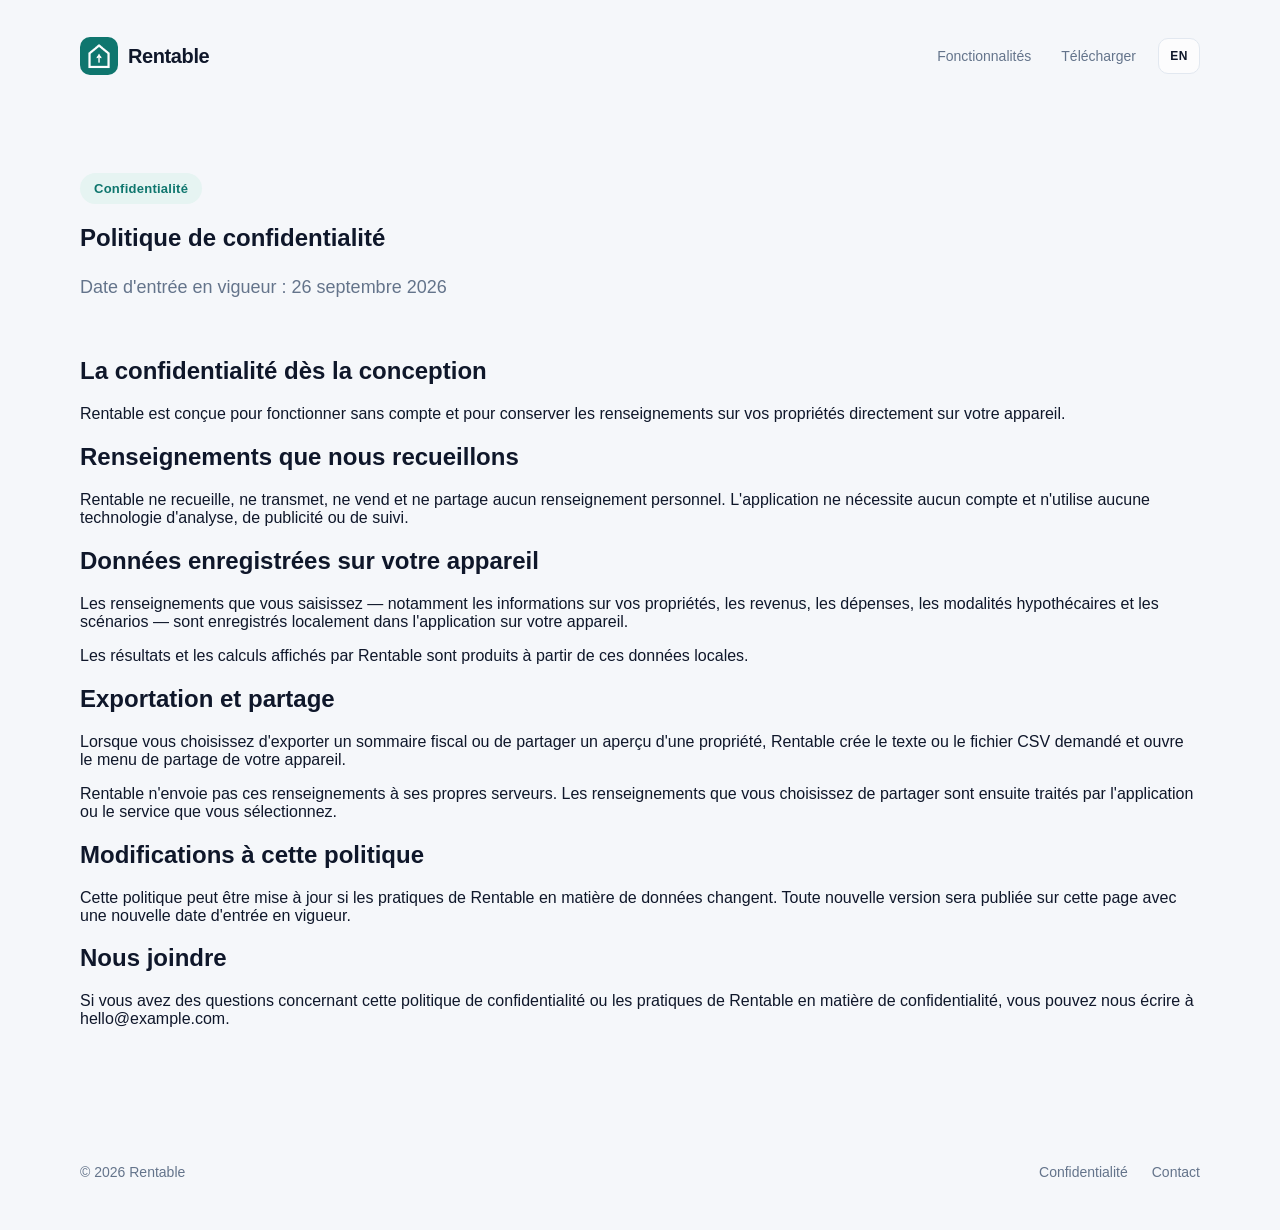
==== confidentialite.html @ 498029d5 "Improved website" ====
<!doctype html>
<html lang="fr">

<head>
  <meta charset="utf-8">
  <meta name="viewport" content="width=device-width, initial-scale=1">

  <meta
    name="description"
    content="Politique de confidentialité de Rentable. Découvrez comment Rentable protège et traite vos renseignements."
  >

  <meta name="theme-color" content="#f5f7fa">

  <title>Politique de confidentialité — Rentable</title>

  <link rel="stylesheet" href="styles.css">
</head>

<body>

  <!-- HEADER -->
  <header class="container">

    <nav>

      <a class="brand" href="fr.html">
        <img src="logo.png" alt="Rentable" class="brand-logo">
        <span>Rentable</span>
      </a>

      <div class="nav-right">

        <div class="navlinks">
          <a href="fr.html#features">Fonctionnalités</a>
          <a href="fr.html#download">Télécharger</a>
        </div>

        <a
          class="language-switch"
          href="privacy.html"
          aria-label="View the Privacy Policy in English"
        >
          EN
        </a>

      </div>

    </nav>

  </header>


  <main>

    <section class="section container">

      <div class="privacy">

        <div class="section-head">

          <div class="eyebrow">
            Confidentialité
          </div>

          <h1>
            Politique de confidentialité
          </h1>

          <p>
            Date d'entrée en vigueur : 26 septembre 2026
          </p>

        </div>


        <article class="privacy-content">

          <h2>La confidentialité dès la conception</h2>

          <p>
            Rentable est conçue pour fonctionner sans compte et pour
            conserver les renseignements sur vos propriétés directement
            sur votre appareil.
          </p>


          <h2>Renseignements que nous recueillons</h2>

          <p>
            Rentable ne recueille, ne transmet, ne vend et ne partage
            aucun renseignement personnel. L'application ne nécessite
            aucun compte et n'utilise aucune technologie d'analyse,
            de publicité ou de suivi.
          </p>


          <h2>Données enregistrées sur votre appareil</h2>

          <p>
            Les renseignements que vous saisissez — notamment les
            informations sur vos propriétés, les revenus, les dépenses,
            les modalités hypothécaires et les scénarios — sont enregistrés
            localement dans l'application sur votre appareil.
          </p>

          <p>
            Les résultats et les calculs affichés par Rentable sont
            produits à partir de ces données locales.
          </p>


          <h2>Exportation et partage</h2>

          <p>
            Lorsque vous choisissez d'exporter un sommaire fiscal ou
            de partager un aperçu d'une propriété, Rentable crée le
            texte ou le fichier CSV demandé et ouvre le menu de partage
            de votre appareil.
          </p>

          <p>
            Rentable n'envoie pas ces renseignements à ses propres
            serveurs. Les renseignements que vous choisissez de partager
            sont ensuite traités par l'application ou le service que
            vous sélectionnez.
          </p>


          <h2>Modifications à cette politique</h2>

          <p>
            Cette politique peut être mise à jour si les pratiques de
            Rentable en matière de données changent. Toute nouvelle
            version sera publiée sur cette page avec une nouvelle date
            d'entrée en vigueur.
          </p>


          <h2>Nous joindre</h2>

          <p>
            Si vous avez des questions concernant cette politique de
            confidentialité ou les pratiques de Rentable en matière
            de confidentialité, vous pouvez nous écrire à
            <a href="mailto:hello@example.com">hello@example.com</a>.
          </p>

        </article>

      </div>

    </section>

  </main>


  <!-- FOOTER -->
  <footer class="container">

    <span>© 2026 Rentable</span>

    <div>
      <a href="confidentialite.html">Confidentialité</a>
      <a href="mailto:hello@example.com">Contact</a>
    </div>

  </footer>

</body>

</html>
---- styles.css ----
:root {
  --bg: #f5f7fa;
  --surface: #ffffff;
  --text: #0f172a;
  --muted: #64748b;
  --line: #e2e8f0;

  --accent: #0f766e;
  --accent-soft: #e6f4f2;

  --radius: 18px;
  --radius-large: 32px;

  --shadow:
    0 24px 60px rgba(15, 23, 42, 0.08);
}


/* ========================================
   RESET
   ======================================== */

* {
  box-sizing: border-box;
}

html {
  scroll-behavior: smooth;
}

body {
  margin: 0;

  font-family:
    -apple-system,
    BlinkMacSystemFont,
    "Segoe UI",
    Roboto,
    Helvetica,
    Arial,
    sans-serif;

  background: var(--bg);
  color: var(--text);

  -webkit-font-smoothing: antialiased;
}

img {
  max-width: 100%;
}

a {
  color: inherit;
  text-decoration: none;
}


/* ========================================
   LAYOUT
   ======================================== */

.container {
  width: min(1120px, calc(100% - 40px));
  margin-inline: auto;
}


/* ========================================
   HEADER
   ======================================== */

header {
  padding-top: 24px;
}

nav {
  display: flex;
  justify-content: space-between;
  align-items: center;

  min-height: 64px;
}

.brand {
  display: flex;
  align-items: center;
  gap: 10px;

  font-size: 20px;
  font-weight: 700;

  letter-spacing: -0.02em;
}

.brand-logo {
  width: 38px;
  height: 38px;

  object-fit: contain;

  border-radius: 10px;
}

.nav-right {
  display: flex;
  align-items: center;

  gap: 22px;
}

.navlinks {
  display: flex;
  align-items: center;

  gap: 30px;

  color: var(--muted);

  font-size: 14px;
  font-weight: 500;
}

.navlinks a {
  transition: color 0.2s ease;
}

.navlinks a:hover {
  color: var(--text);
}


/* ========================================
   LANGUAGE SWITCHER
   ======================================== */

.language-switch {
  display: inline-flex;
  justify-content: center;
  align-items: center;

  min-width: 42px;
  height: 36px;

  padding: 0 11px;

  background: rgba(255, 255, 255, 0.7);

  border: 1px solid var(--line);
  border-radius: 10px;

  color: var(--text);

  font-size: 12px;
  font-weight: 700;

  letter-spacing: 0.03em;

  transition:
    transform 0.2s ease,
    background 0.2s ease,
    border-color 0.2s ease,
    box-shadow 0.2s ease;
}

.language-switch:hover {
  transform: translateY(-1px);

  background: var(--accent-soft);

  border-color: rgba(15, 118, 110, 0.25);

  box-shadow:
    0 6px 18px rgba(15, 23, 42, 0.06);
}


/* ========================================
   HERO
   ======================================== */

.hero {
  padding-top: 100px;
  padding-bottom: 80px;

  text-align: center;
}

.eyebrow {
  display: inline-flex;

  padding: 8px 14px;

  background: var(--accent-soft);
  color: var(--accent);

  border-radius: 999px;

  font-size: 13px;
  font-weight: 700;

  letter-spacing: 0.02em;
}

.hero h1 {
  max-width: 900px;

  margin: 26px auto 22px;

  font-size: clamp(48px, 7vw, 82px);
  line-height: 0.98;

  letter-spacing: -0.055em;
}

.hero > p {
  max-width: 680px;

  margin: 0 auto;

  color: var(--muted);

  font-size: 19px;
  line-height: 1.7;
}


/* ========================================
   BUTTONS
   ======================================== */

.buttons {
  display: flex;
  justify-content: center;
  align-items: center;

  flex-wrap: wrap;

  gap: 12px;

  margin-top: 34px;
}

.btn {
  display: inline-flex;
  justify-content: center;
  align-items: center;

  min-height: 50px;

  padding: 0 22px;

  background: var(--text);
  color: #ffffff;

  border: 1px solid var(--text);
  border-radius: 14px;

  font-size: 15px;
  font-weight: 600;

  transition:
    transform 0.2s ease,
    box-shadow 0.2s ease,
    background 0.2s ease;
}

.btn:hover {
  transform: translateY(-2px);

  box-shadow:
    0 10px 25px rgba(15, 23, 42, 0.15);
}

.btn.secondary {
  background: transparent;
  color: var(--text);

  border-color: var(--line);
}

.btn.secondary:hover {
  background: var(--surface);
}


/* ========================================
   GENERAL SECTIONS
   ======================================== */

.section {
  padding-top: 85px;
  padding-bottom: 85px;
}

.section-head {
  max-width: 720px;

  margin-bottom: 55px;
}

.section-head h2 {
  margin: 20px 0 18px;

  font-size: clamp(38px, 5vw, 58px);
  line-height: 1.05;

  letter-spacing: -0.045em;
}

.section-head p {
  max-width: 620px;

  margin: 0;

  color: var(--muted);

  font-size: 18px;
  line-height: 1.7;
}


/* ========================================
   APP SHOWCASE
   ======================================== */

.showcase-head {
  max-width: 700px;

  margin-bottom: 55px;
}

.screenshots-scroll {
  display: grid;

  grid-template-columns: repeat(5, minmax(0, 1fr));

  gap: 18px;

  align-items: start;
}

.screenshot-item {
  min-width: 0;
}


/* Screenshot background card */

.screenshot-card {
  position: relative;

  display: flex;
  justify-content: center;
  align-items: flex-start;

  padding: 24px 14px 0;

  background:
    linear-gradient(
      145deg,
      var(--accent-soft),
      rgba(255, 255, 255, 0.9)
    );

  border: 1px solid var(--line);
  border-radius: 26px;

  overflow: hidden;

  transition:
    transform 0.3s ease,
    box-shadow 0.3s ease;
}

.screenshot-card:hover {
  transform: translateY(-4px);

  box-shadow:
    0 18px 45px rgba(15, 23, 42, 0.08);
}


/* Actual app screenshot */

.showcase-screenshot {
  position: relative;

  display: block;

  width: 100%;
  max-width: 210px;
  height: auto;

  border-radius: 26px 26px 0 0;

  box-shadow:
    0 20px 45px rgba(15, 23, 42, 0.12);

  transition:
    transform 0.35s ease,
    box-shadow 0.35s ease;

  z-index: 1;
}

.screenshot-item:hover .showcase-screenshot {
  transform: translateY(-5px);

  box-shadow:
    0 28px 60px rgba(15, 23, 42, 0.16);
}


/* Screenshot information */

.screenshot-info {
  padding: 20px 4px 0;
}

.screenshot-info span {
  color: var(--accent);

  font-size: 12px;
  font-weight: 800;

  letter-spacing: 0.08em;
}

.screenshot-info h3 {
  margin: 8px 0 8px;

  font-size: 19px;
  line-height: 1.2;

  letter-spacing: -0.025em;
}

.screenshot-info p {
  margin: 0;

  color: var(--muted);

  font-size: 13px;
  line-height: 1.6;
}


/* ========================================
   CTA
   ======================================== */

.cta {
  padding: 80px 40px;

  background: var(--surface);

  border: 1px solid var(--line);
  border-radius: 32px;

  text-align: center;

  box-shadow: var(--shadow);
}

.cta h2 {
  max-width: 700px;

  margin: 22px auto 16px;

  font-size: clamp(38px, 5vw, 58px);
  line-height: 1.05;

  letter-spacing: -0.045em;
}

.cta > p {
  max-width: 540px;

  margin: 0 auto;

  color: var(--muted);

  font-size: 18px;
  line-height: 1.7;
}


/* ========================================
   FOOTER
   ======================================== */

footer {
  display: flex;
  justify-content: space-between;
  align-items: center;

  gap: 30px;

  padding-top: 35px;
  padding-bottom: 50px;

  color: var(--muted);

  font-size: 14px;
}

footer div {
  display: flex;

  gap: 24px;
}

footer a {
  transition: color 0.2s ease;
}

footer a:hover {
  color: var(--text);
}


/* ========================================
   TABLET
   ======================================== */

@media (max-width: 900px) {

  .hero {
    padding-top: 80px;
    padding-bottom: 70px;
  }

  .section {
    padding-top: 75px;
    padding-bottom: 75px;
  }


  /* Screenshot grid */

  .screenshots-scroll {
    grid-template-columns: repeat(2, 1fr);

    gap: 50px 22px;
  }

  .screenshot-card {
    padding: 35px 20px 0;
  }

  .showcase-screenshot {
    max-width: 280px;
  }

  .screenshot-info p {
    font-size: 14px;
  }

}


/* ========================================
   MOBILE
   ======================================== */

@media (max-width: 600px) {

  .container {
    width: min(100% - 28px, 1120px);
  }


  /* HEADER */

  header {
    padding-top: 12px;
  }

  nav {
    min-height: 58px;
  }

  .brand-logo {
    width: 34px;
    height: 34px;
  }

  .brand {
    font-size: 18px;
  }

  .nav-right {
    gap: 12px;
  }

  .navlinks {
    display: none;
  }

  .language-switch {
    min-width: 40px;
    height: 34px;

    padding: 0 10px;
  }


  /* HERO */

  .hero {
    padding-top: 60px;
    padding-bottom: 55px;
  }

  .hero h1 {
    margin-top: 22px;

    font-size: clamp(44px, 13vw, 62px);
  }

  .hero > p {
    font-size: 17px;
  }


  /* BUTTONS */

  .buttons {
    flex-direction: column;

    width: 100%;
  }

  .btn {
    width: 100%;
    max-width: 330px;
  }


  /* GENERAL SECTIONS */

  .section {
    padding-top: 65px;
    padding-bottom: 65px;
  }

  .section-head {
    margin-bottom: 42px;
  }

  .section-head h2 {
    font-size: 40px;
  }

  .section-head p {
    font-size: 16px;
  }


  /* ========================================
     MOBILE SCREENSHOT CAROUSEL
     ======================================== */

  .showcase-head {
    margin-bottom: 40px;
  }

  .screenshots-scroll {
    display: flex;

    gap: 16px;

    margin-left: -14px;
    margin-right: -14px;

    padding-left: 14px;
    padding-right: 14px;
    padding-bottom: 15px;

    overflow-x: auto;
    overflow-y: hidden;

    scroll-snap-type: x mandatory;

    scrollbar-width: none;

    -webkit-overflow-scrolling: touch;
  }

  .screenshots-scroll::-webkit-scrollbar {
    display: none;
  }

  .screenshot-item {
    flex: 0 0 78vw;

    max-width: 320px;

    scroll-snap-align: center;
  }

  .screenshot-card {
    padding: 26px 18px 0;

    border-radius: 24px;
  }

  .showcase-screenshot {
    width: 100%;
    max-width: 250px;

    border-radius: 26px 26px 0 0;
  }

  .screenshot-info {
    padding-top: 18px;
  }

  .screenshot-info h3 {
    font-size: 19px;
  }

  .screenshot-info p {
    font-size: 14px;
  }


  /* CTA */

  .cta {
    padding: 60px 22px;

    border-radius: 26px;
  }

  .cta h2 {
    font-size: 40px;
  }


  /* FOOTER */

  footer {
    flex-direction: column;

    align-items: flex-start;

    padding-bottom: 35px;
  }

}
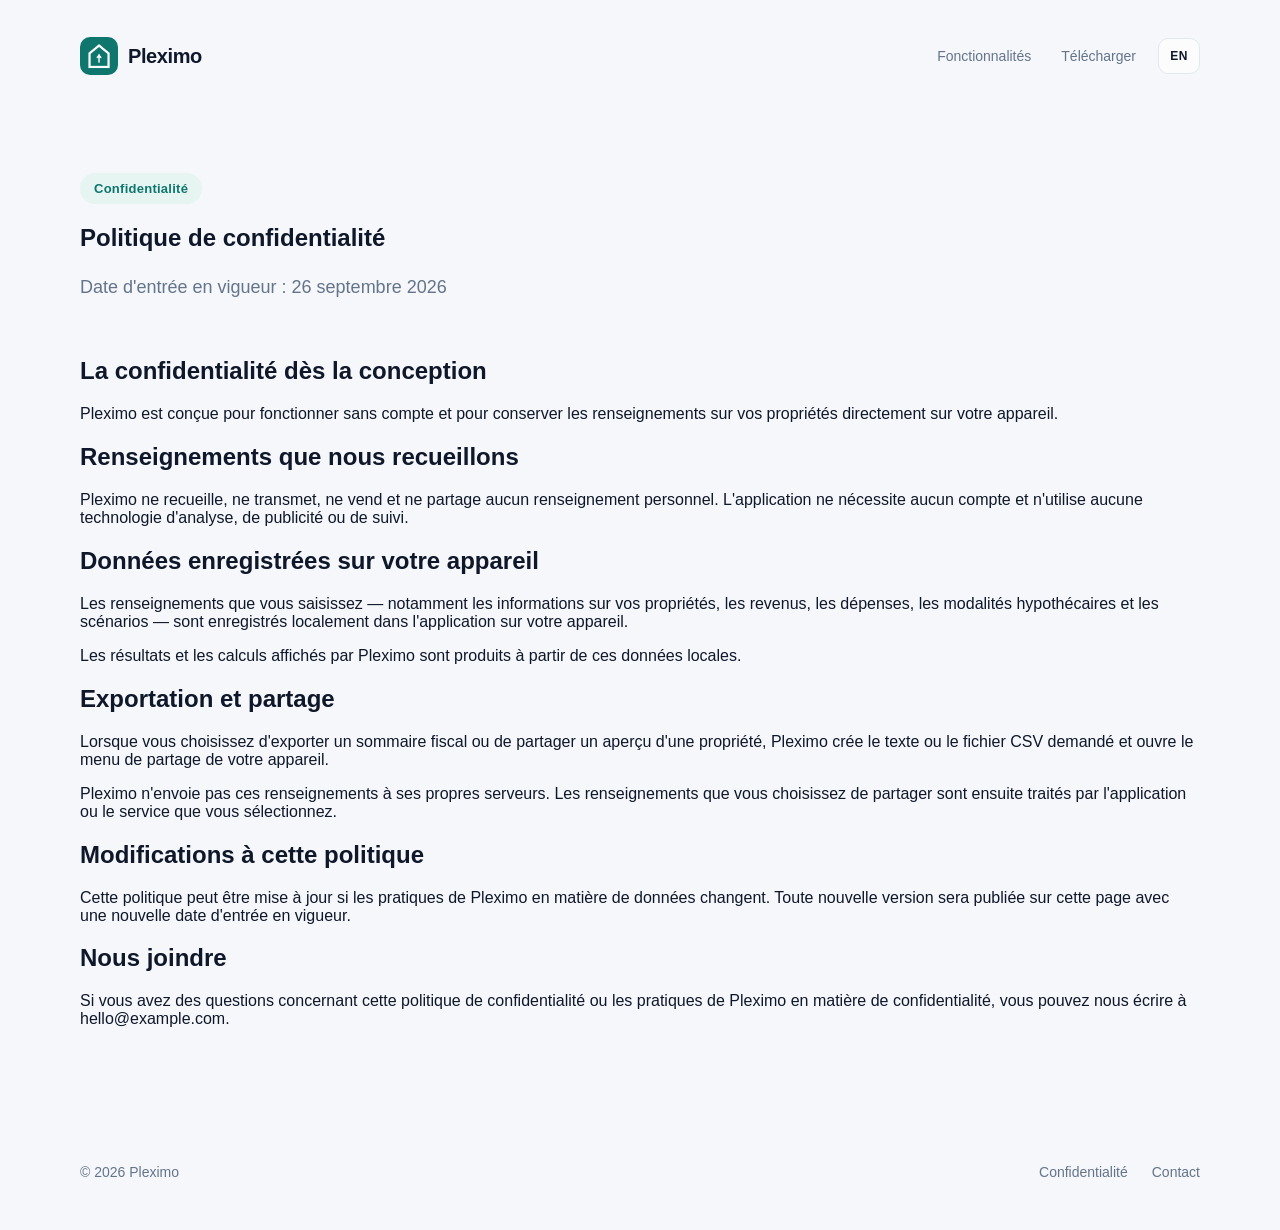
==== commit ed72d544: "rename brand to Pleximo" ====
--- a/confidentialite.html
+++ b/confidentialite.html
@@ -7,12 +7,12 @@
 
   <meta
     name="description"
-    content="Politique de confidentialité de Rentable. Découvrez comment Rentable protège et traite vos renseignements."
+    content="Politique de confidentialité de Pleximo. Découvrez comment Pleximo protège et traite vos renseignements."
   >
 
   <meta name="theme-color" content="#f5f7fa">
 
-  <title>Politique de confidentialité — Rentable</title>
+  <title>Politique de confidentialité — Pleximo</title>
 
   <link rel="stylesheet" href="styles.css">
 </head>
@@ -25,8 +25,8 @@
     <nav>
 
       <a class="brand" href="fr.html">
-        <img src="logo.png" alt="Rentable" class="brand-logo">
-        <span>Rentable</span>
+        <img src="logo.png" alt="Pleximo" class="brand-logo">
+        <span>Pleximo</span>
       </a>
 
       <div class="nav-right">
@@ -79,7 +79,7 @@
           <h2>La confidentialité dès la conception</h2>
 
           <p>
-            Rentable est conçue pour fonctionner sans compte et pour
+            Pleximo est conçue pour fonctionner sans compte et pour
             conserver les renseignements sur vos propriétés directement
             sur votre appareil.
           </p>
@@ -88,7 +88,7 @@
           <h2>Renseignements que nous recueillons</h2>
 
           <p>
-            Rentable ne recueille, ne transmet, ne vend et ne partage
+            Pleximo ne recueille, ne transmet, ne vend et ne partage
             aucun renseignement personnel. L'application ne nécessite
             aucun compte et n'utilise aucune technologie d'analyse,
             de publicité ou de suivi.
@@ -105,7 +105,7 @@
           </p>
 
           <p>
-            Les résultats et les calculs affichés par Rentable sont
+            Les résultats et les calculs affichés par Pleximo sont
             produits à partir de ces données locales.
           </p>
 
@@ -114,13 +114,13 @@
 
           <p>
             Lorsque vous choisissez d'exporter un sommaire fiscal ou
-            de partager un aperçu d'une propriété, Rentable crée le
+            de partager un aperçu d'une propriété, Pleximo crée le
             texte ou le fichier CSV demandé et ouvre le menu de partage
             de votre appareil.
           </p>
 
           <p>
-            Rentable n'envoie pas ces renseignements à ses propres
+            Pleximo n'envoie pas ces renseignements à ses propres
             serveurs. Les renseignements que vous choisissez de partager
             sont ensuite traités par l'application ou le service que
             vous sélectionnez.
@@ -131,7 +131,7 @@
 
           <p>
             Cette politique peut être mise à jour si les pratiques de
-            Rentable en matière de données changent. Toute nouvelle
+            Pleximo en matière de données changent. Toute nouvelle
             version sera publiée sur cette page avec une nouvelle date
             d'entrée en vigueur.
           </p>
@@ -141,7 +141,7 @@
 
           <p>
             Si vous avez des questions concernant cette politique de
-            confidentialité ou les pratiques de Rentable en matière
+            confidentialité ou les pratiques de Pleximo en matière
             de confidentialité, vous pouvez nous écrire à
             <a href="mailto:hello@example.com">hello@example.com</a>.
           </p>
@@ -158,7 +158,7 @@
   <!-- FOOTER -->
   <footer class="container">
 
-    <span>© 2026 Rentable</span>
+    <span>© 2026 Pleximo</span>
 
     <div>
       <a href="confidentialite.html">Confidentialité</a>
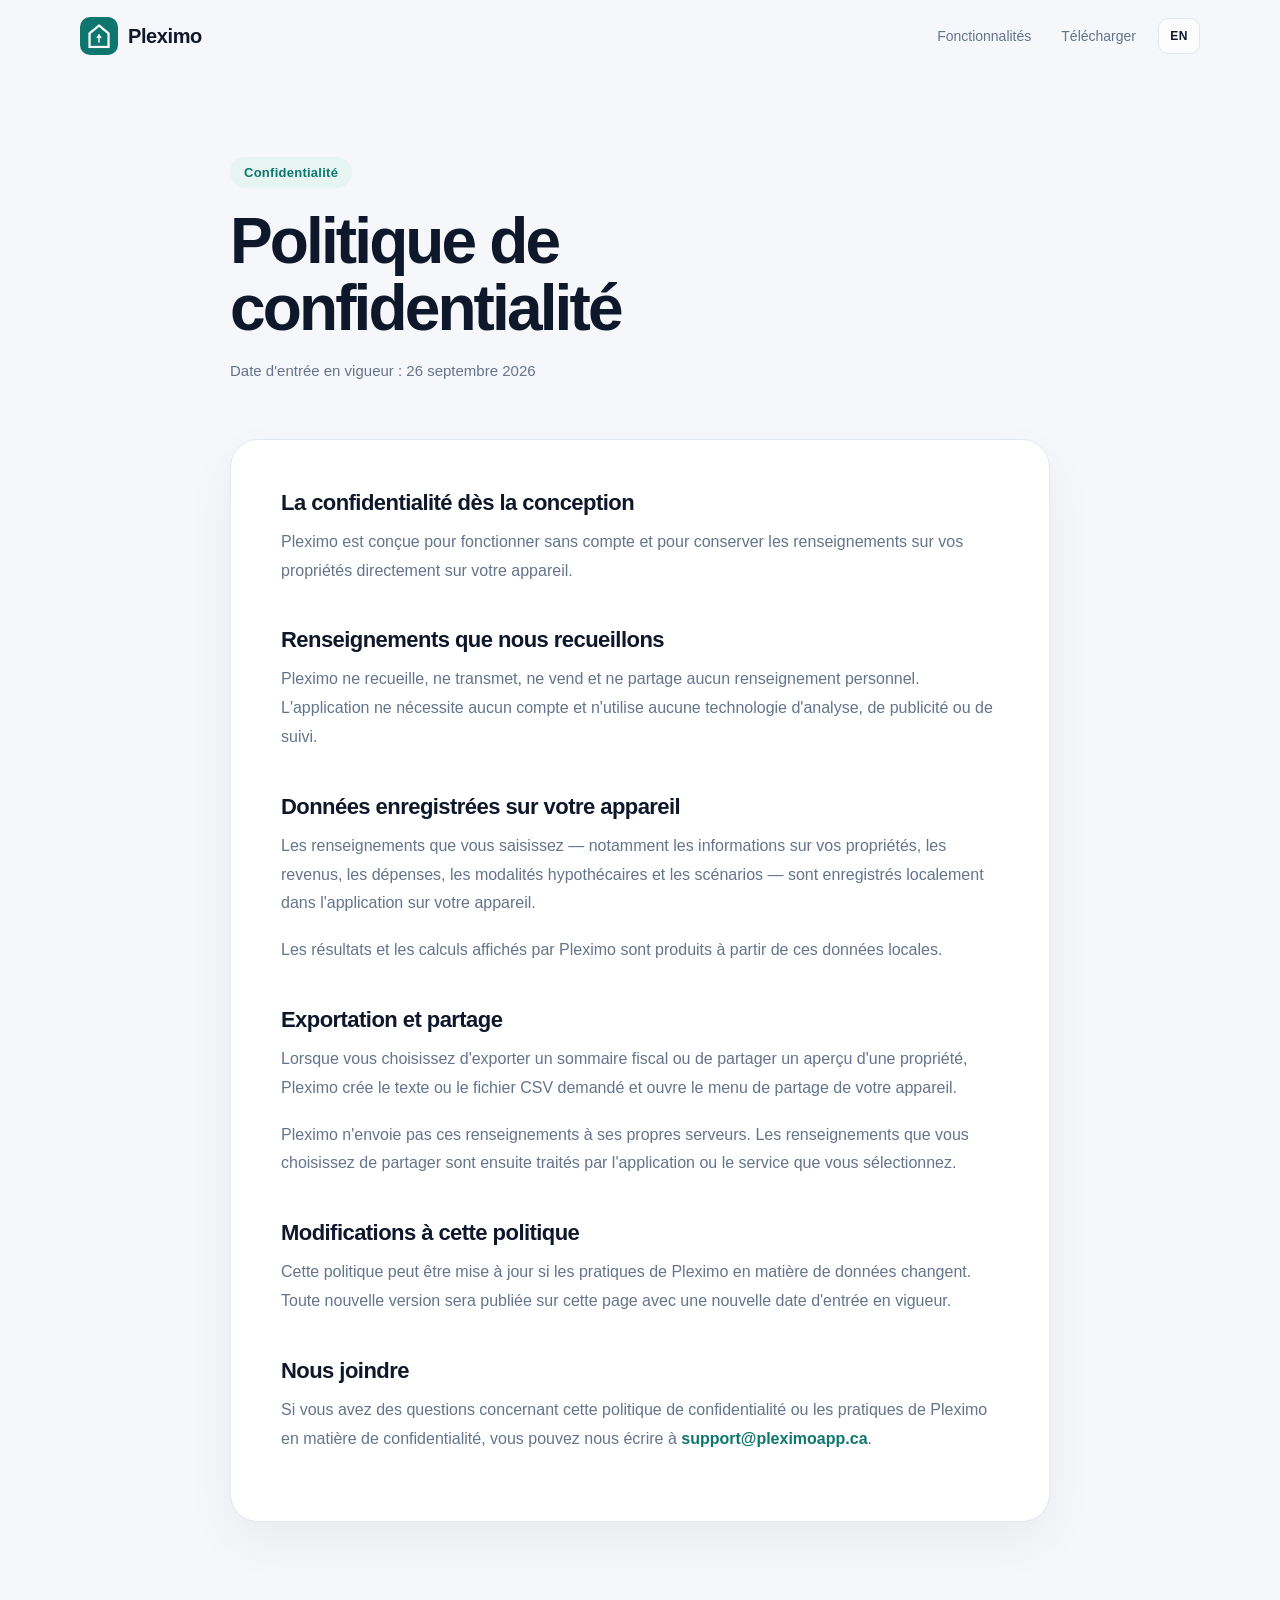
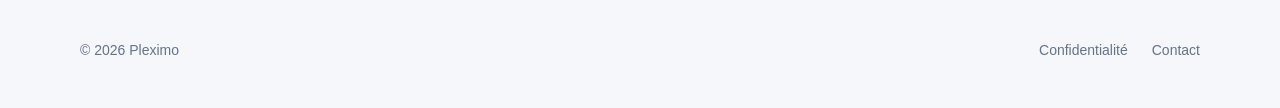
==== commit b5f9b740: "Replace dummy email by real email" ====
--- a/confidentialite.html
+++ b/confidentialite.html
@@ -143,7 +143,7 @@
             Si vous avez des questions concernant cette politique de
             confidentialité ou les pratiques de Pleximo en matière
             de confidentialité, vous pouvez nous écrire à
-            <a href="mailto:hello@example.com">hello@example.com</a>.
+            <a href="mailto:support@pleximoapp.ca">support@pleximoapp.ca</a>.
           </p>
 
         </article>
@@ -162,7 +162,7 @@
 
     <div>
       <a href="confidentialite.html">Confidentialité</a>
-      <a href="mailto:hello@example.com">Contact</a>
+      <a href="mailto:support@pleximoapp.ca">Contact</a>
     </div>
 
   </footer>
--- a/styles.css
+++ b/styles.css
@@ -26,6 +26,7 @@
 
 html {
   scroll-behavior: smooth;
+  scroll-padding-top: 90px;
 }
 
 body {
@@ -67,11 +68,20 @@
 
 
 /* ========================================
-   HEADER
-   ======================================== */
-
-header {
-  padding-top: 24px;
+   STICKY HEADER
+   ======================================== */
+
+.site-header {
+  position: sticky;
+  top: 0;
+  z-index: 100;
+
+  background: rgba(245, 247, 250, 0.78);
+
+  backdrop-filter: blur(18px);
+  -webkit-backdrop-filter: blur(18px);
+
+  border-bottom: 1px solid rgba(226, 232, 240, 0.65);
 }
 
 nav {
@@ -79,12 +89,13 @@
   justify-content: space-between;
   align-items: center;
 
-  min-height: 64px;
+  min-height: 72px;
 }
 
 .brand {
   display: flex;
   align-items: center;
+
   gap: 10px;
 
   font-size: 20px;
@@ -131,7 +142,7 @@
 
 
 /* ========================================
-   LANGUAGE SWITCHER
+   LANGUAGE SWITCH
    ======================================== */
 
 .language-switch {
@@ -226,61 +237,47 @@
 
 
 /* ========================================
-   BUTTONS
-   ======================================== */
-
-.buttons {
+   STORE BADGES
+   ======================================== */
+
+.store-buttons {
   display: flex;
   justify-content: center;
   align-items: center;
 
   flex-wrap: wrap;
 
-  gap: 12px;
+  gap: 14px;
 
   margin-top: 34px;
 }
 
-.btn {
+.store-link {
   display: inline-flex;
-  justify-content: center;
   align-items: center;
-
-  min-height: 50px;
-
-  padding: 0 22px;
-
-  background: var(--text);
-  color: #ffffff;
-
-  border: 1px solid var(--text);
-  border-radius: 14px;
-
-  font-size: 15px;
-  font-weight: 600;
 
   transition:
     transform 0.2s ease,
-    box-shadow 0.2s ease,
-    background 0.2s ease;
-}
-
-.btn:hover {
+    opacity 0.2s ease;
+}
+
+.store-link:hover {
   transform: translateY(-2px);
-
-  box-shadow:
-    0 10px 25px rgba(15, 23, 42, 0.15);
-}
-
-.btn.secondary {
-  background: transparent;
-  color: var(--text);
-
-  border-color: var(--line);
-}
-
-.btn.secondary:hover {
-  background: var(--surface);
+  opacity: 0.92;
+}
+
+.store-link:focus-visible {
+  outline: 3px solid rgba(15, 118, 110, 0.25);
+  outline-offset: 5px;
+
+  border-radius: 8px;
+}
+
+.store-badge {
+  display: block;
+
+  width: auto;
+  height: 52px;
 }
 
 
@@ -343,9 +340,6 @@
 .screenshot-item {
   min-width: 0;
 }
-
-
-/* Screenshot background card */
 
 .screenshot-card {
   position: relative;
@@ -380,9 +374,6 @@
     0 18px 45px rgba(15, 23, 42, 0.08);
 }
 
-
-/* Actual app screenshot */
-
 .showcase-screenshot {
   position: relative;
 
@@ -411,9 +402,6 @@
     0 28px 60px rgba(15, 23, 42, 0.16);
 }
 
-
-/* Screenshot information */
-
 .screenshot-info {
   padding: 20px 4px 0;
 }
@@ -428,7 +416,7 @@
 }
 
 .screenshot-info h3 {
-  margin: 8px 0 8px;
+  margin: 8px 0;
 
   font-size: 19px;
   line-height: 1.2;
@@ -447,6 +435,238 @@
 
 
 /* ========================================
+   MORE FEATURES
+   ======================================== */
+
+.feature-grid {
+  display: grid;
+
+  grid-template-columns: repeat(3, 1fr);
+
+  gap: 16px;
+}
+
+.feature-card {
+  padding: 24px;
+
+  background: rgba(255, 255, 255, 0.72);
+
+  border: 1px solid var(--line);
+  border-radius: 22px;
+
+  transition:
+    transform 0.25s ease,
+    box-shadow 0.25s ease,
+    border-color 0.25s ease;
+}
+
+.feature-card:hover {
+  transform: translateY(-3px);
+
+  border-color: rgba(15, 118, 110, 0.2);
+
+  box-shadow:
+    0 16px 40px rgba(15, 23, 42, 0.06);
+}
+
+.feature-title {
+  display: flex;
+  align-items: center;
+
+  gap: 12px;
+
+  margin-bottom: 12px;
+}
+
+.feature-icon {
+  flex: 0 0 auto;
+
+  display: flex;
+  justify-content: center;
+  align-items: center;
+
+  width: 38px;
+  height: 38px;
+
+  background: var(--accent-soft);
+  color: var(--accent);
+
+  border-radius: 11px;
+
+  font-size: 17px;
+  font-weight: 700;
+}
+
+.feature-card h3 {
+  margin: 0;
+
+  font-size: 18px;
+  line-height: 1.25;
+
+  letter-spacing: -0.025em;
+}
+
+.feature-card p {
+  margin: 0;
+
+  color: var(--muted);
+
+  font-size: 14px;
+  line-height: 1.55;
+}
+
+
+/* ========================================
+   PRICING
+   ======================================== */
+
+.pricing-head {
+  max-width: 760px;
+}
+
+.pricing-grid {
+  display: grid;
+
+  grid-template-columns: repeat(2, minmax(0, 1fr));
+
+  gap: 20px;
+
+  max-width: 850px;
+}
+
+.pricing-card {
+  position: relative;
+
+  padding: 38px;
+
+  background: var(--surface);
+
+  border: 1px solid var(--line);
+  border-radius: 28px;
+
+  overflow: hidden;
+
+  box-shadow:
+    0 16px 45px rgba(15, 23, 42, 0.045);
+}
+
+.pricing-card-pro {
+  border-color: rgba(15, 118, 110, 0.32);
+
+  box-shadow:
+    0 20px 55px rgba(15, 118, 110, 0.08);
+}
+
+.pricing-badge {
+  position: absolute;
+
+  top: 18px;
+  right: 18px;
+
+  padding: 6px 10px;
+
+  background: var(--accent-soft);
+  color: var(--accent);
+
+  border-radius: 999px;
+
+  font-size: 11px;
+  font-weight: 800;
+
+  letter-spacing: 0.06em;
+  text-transform: uppercase;
+}
+
+.plan-name {
+  color: var(--accent);
+
+  font-size: 14px;
+  font-weight: 700;
+}
+
+.price {
+  display: flex;
+  align-items: baseline;
+
+  gap: 8px;
+
+  margin-top: 14px;
+}
+
+.price-main {
+  font-size: 42px;
+  line-height: 1;
+
+  font-weight: 700;
+
+  letter-spacing: -0.05em;
+}
+
+.price-currency {
+  color: var(--muted);
+
+  font-size: 13px;
+  font-weight: 700;
+
+  letter-spacing: 0.04em;
+}
+
+.price-note {
+  margin: 9px 0 0;
+
+  color: var(--muted);
+
+  font-size: 14px;
+}
+
+.pricing-features {
+  display: grid;
+
+  gap: 13px;
+
+  margin: 32px 0 0;
+  padding: 28px 0 0;
+
+  border-top: 1px solid var(--line);
+
+  list-style: none;
+}
+
+.pricing-features li {
+  position: relative;
+
+  padding-left: 26px;
+
+  color: var(--text);
+
+  font-size: 15px;
+  line-height: 1.5;
+}
+
+.pricing-features li::before {
+  content: "✓";
+
+  position: absolute;
+
+  left: 0;
+
+  color: var(--accent);
+
+  font-weight: 800;
+}
+
+.pricing-bottom {
+  max-width: 850px;
+
+  margin: 24px 0 0;
+
+  color: var(--muted);
+
+  font-size: 14px;
+}
+
+
+/* ========================================
    CTA
    ======================================== */
 
@@ -483,6 +703,78 @@
 
   font-size: 18px;
   line-height: 1.7;
+}
+
+
+/* ========================================
+   PRIVACY POLICY
+   ======================================== */
+
+.privacy {
+  max-width: 820px;
+  margin: 0 auto;
+}
+
+.privacy .section-head {
+  margin-bottom: 55px;
+}
+
+.privacy .section-head h1 {
+  margin: 20px 0 16px;
+
+  font-size: clamp(42px, 6vw, 64px);
+  line-height: 1.05;
+
+  letter-spacing: -0.045em;
+}
+
+.privacy .section-head p {
+  color: var(--muted);
+
+  font-size: 15px;
+}
+
+.privacy-content {
+  padding: 50px;
+
+  background: var(--surface);
+
+  border: 1px solid var(--line);
+  border-radius: 28px;
+
+  box-shadow:
+    0 20px 50px rgba(15, 23, 42, 0.05);
+}
+
+.privacy-content h2 {
+  margin: 42px 0 12px;
+
+  font-size: 22px;
+
+  letter-spacing: -0.025em;
+}
+
+.privacy-content h2:first-child {
+  margin-top: 0;
+}
+
+.privacy-content p {
+  margin: 0 0 18px;
+
+  color: var(--muted);
+
+  font-size: 16px;
+  line-height: 1.8;
+}
+
+.privacy-content a {
+  color: var(--accent);
+
+  font-weight: 600;
+}
+
+.privacy-content a:hover {
+  text-decoration: underline;
 }
 
 
@@ -536,9 +828,6 @@
     padding-bottom: 75px;
   }
 
-
-  /* Screenshot grid */
-
   .screenshots-scroll {
     grid-template-columns: repeat(2, 1fr);
 
@@ -557,6 +846,10 @@
     font-size: 14px;
   }
 
+  .feature-grid {
+    grid-template-columns: repeat(2, 1fr);
+  }
+
 }
 
 
@@ -565,6 +858,10 @@
    ======================================== */
 
 @media (max-width: 600px) {
+
+  html {
+    scroll-padding-top: 76px;
+  }
 
   .container {
     width: min(100% - 28px, 1120px);
@@ -573,12 +870,8 @@
 
   /* HEADER */
 
-  header {
-    padding-top: 12px;
-  }
-
   nav {
-    min-height: 58px;
+    min-height: 62px;
   }
 
   .brand-logo {
@@ -594,6 +887,10 @@
     gap: 12px;
   }
 
+  /*
+    Keep the sticky header clean on small phones.
+    Logo + Pleximo + language selector remain visible.
+  */
   .navlinks {
     display: none;
   }
@@ -624,17 +921,16 @@
   }
 
 
-  /* BUTTONS */
-
-  .buttons {
-    flex-direction: column;
-
-    width: 100%;
-  }
-
-  .btn {
-    width: 100%;
-    max-width: 330px;
+  /* STORE BADGES */
+
+  .store-buttons {
+    gap: 10px;
+
+    margin-top: 30px;
+  }
+
+  .store-badge {
+    height: 46px;
   }
 
 
@@ -658,9 +954,7 @@
   }
 
 
-  /* ========================================
-     MOBILE SCREENSHOT CAROUSEL
-     ======================================== */
+  /* SCREENSHOT CAROUSEL */
 
   .showcase-head {
     margin-bottom: 40px;
@@ -726,6 +1020,64 @@
   }
 
 
+  /* COMPACT FEATURES */
+
+  .feature-grid {
+    grid-template-columns: 1fr;
+
+    gap: 10px;
+  }
+
+  .feature-card {
+    padding: 18px 20px;
+  }
+
+  .feature-title {
+    gap: 10px;
+
+    margin-bottom: 8px;
+  }
+
+  .feature-icon {
+    width: 34px;
+    height: 34px;
+
+    border-radius: 9px;
+
+    font-size: 15px;
+  }
+
+  .feature-card h3 {
+    font-size: 17px;
+  }
+
+  .feature-card p {
+    font-size: 13px;
+    line-height: 1.5;
+  }
+
+
+  /* PRICING */
+
+  .pricing-grid {
+    grid-template-columns: 1fr;
+
+    gap: 14px;
+  }
+
+  .pricing-card {
+    padding: 30px 24px;
+  }
+
+  .price-main {
+    font-size: 38px;
+  }
+
+  .pricing-bottom {
+    line-height: 1.6;
+  }
+
+
   /* CTA */
 
   .cta {
@@ -739,6 +1091,29 @@
   }
 
 
+  /* PRIVACY */
+
+  .privacy-content {
+    padding: 30px 22px;
+
+    border-radius: 22px;
+  }
+
+  .privacy .section-head h1 {
+    font-size: 42px;
+  }
+
+  .privacy-content h2 {
+    margin-top: 34px;
+
+    font-size: 20px;
+  }
+
+  .privacy-content p {
+    font-size: 15px;
+  }
+
+
   /* FOOTER */
 
   footer {
